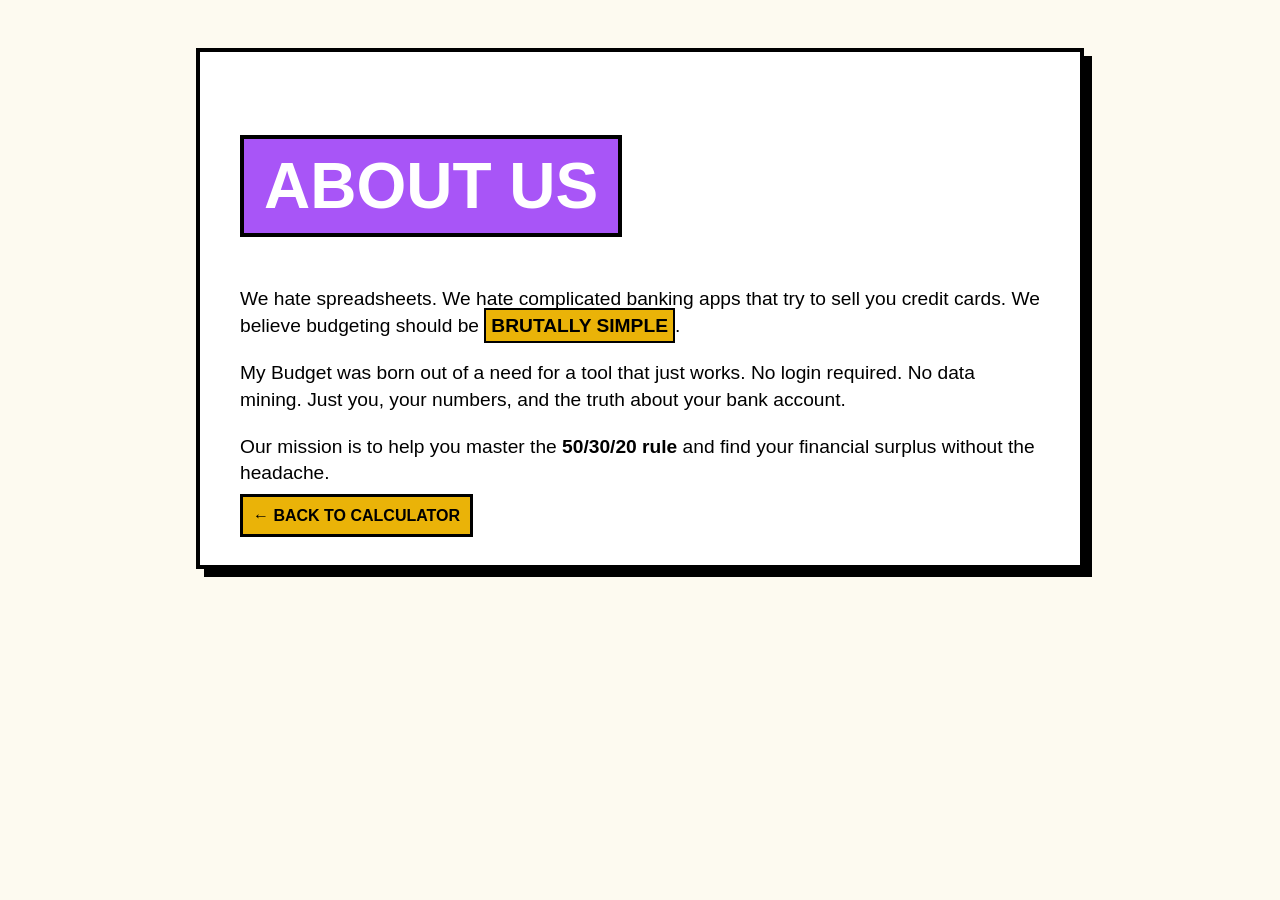
==== about.html @ 14942131 "Create about.html" ====
<!DOCTYPE html>
<html lang="en">
<head>
    <meta charset="UTF-8">
    <meta name="viewport" content="width=device-width, initial-scale=1.0">
    <title>About Us | My Budget</title>
    <style>
        :root { --bg-cream: #fdfaf0; --black: #000; --purple: #a855f7; --yellow: #eab308; }
        body { background: var(--bg-cream); font-family: 'Helvetica Black', Arial, sans-serif; padding: 40px 20px; }
        .container { max-width: 800px; margin: 0 auto; border: 4px solid var(--black); background: white; padding: 40px; box-shadow: 8px 8px 0px var(--black); }
        h1 { font-size: 4rem; background: var(--purple); color: white; display: inline-block; padding: 10px 20px; border: 4px solid var(--black); margin-bottom: 30px; }
        p { font-size: 1.2rem; margin-bottom: 20px; line-height: 1.4; }
        .highlight { background: var(--yellow); padding: 5px; border: 2px solid var(--black); font-weight: bold; }
    </style>
</head>
<body>
    <div class="container">
        <h1>ABOUT US</h1>
        <p>We hate spreadsheets. We hate complicated banking apps that try to sell you credit cards. We believe budgeting should be <span class="highlight">BRUTALLY SIMPLE</span>.</p>
        <p>My Budget was born out of a need for a tool that just works. No login required. No data mining. Just you, your numbers, and the truth about your bank account.</p>
        <p>Our mission is to help you master the <strong>50/30/20 rule</strong> and find your financial surplus without the headache.</p>
        <a href="index.html" style="text-decoration:none; color:black; font-weight:900; border:3px solid black; padding:10px; background:var(--yellow);">← BACK TO CALCULATOR</a>
    </div>

    <script type="application/ld+json">
    {
      "@context": "https://schema.org",
      "@type": "AboutPage",
      "mainEntity": {
        "@type": "Organization",
        "name": "My Budget",
        "description": "A minimalist brutalist financial tool for simple budgeting."
      }
    }
    </script>
</body>
</html>
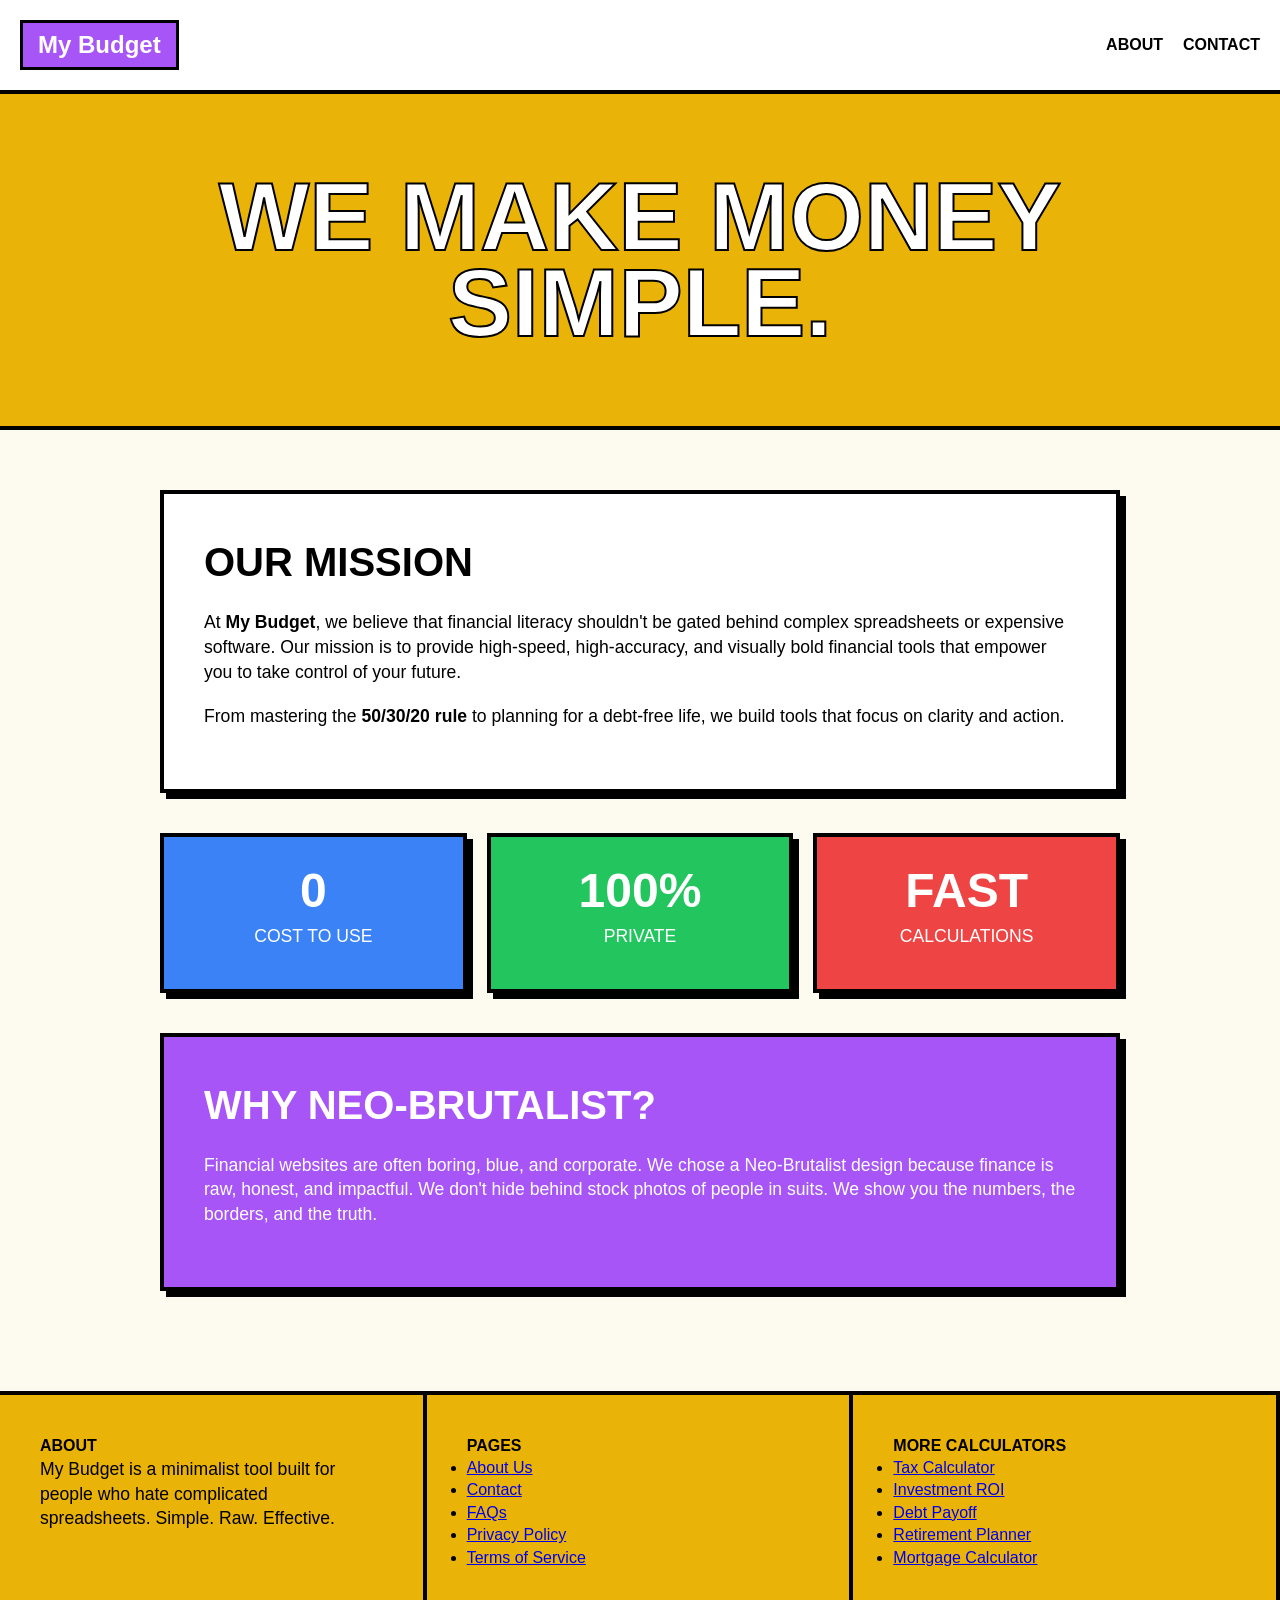
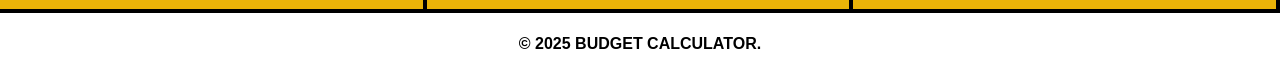
==== commit b6d57085: "Update about.html" ====
--- a/about.html
+++ b/about.html
@@ -1,37 +1,130 @@
 <!DOCTYPE html>
 <html lang="en">
 <head>
+    <script async src="https://www.googletagmanager.com/gtag/js?id=G-6V9KL7N271"></script>
+    <script>
+      window.dataLayer = window.dataLayer || [];
+      function gtag(){dataLayer.push(arguments);}
+      gtag('js', new Date());
+      gtag('config', 'G-6V9KL7N271');
+    </script>
     <meta charset="UTF-8">
     <meta name="viewport" content="width=device-width, initial-scale=1.0">
-    <title>About Us | My Budget</title>
+    <title>About Us | My Budget - Simple Financial Tools</title>
+    <meta name="description" content="Discover the mission behind My Budget. We provide free, transparent, and easy-to-use financial calculators to help you master your money.">
+    <link rel="canonical" href="https://budgetcalculator.github.io/about">
+    <link rel="icon" type="image/png" href="https://via.placeholder.com/32/000000/FFFFFF?text=A">
+
     <style>
-        :root { --bg-cream: #fdfaf0; --black: #000; --purple: #a855f7; --yellow: #eab308; }
-        body { background: var(--bg-cream); font-family: 'Helvetica Black', Arial, sans-serif; padding: 40px 20px; }
-        .container { max-width: 800px; margin: 0 auto; border: 4px solid var(--black); background: white; padding: 40px; box-shadow: 8px 8px 0px var(--black); }
-        h1 { font-size: 4rem; background: var(--purple); color: white; display: inline-block; padding: 10px 20px; border: 4px solid var(--black); margin-bottom: 30px; }
-        p { font-size: 1.2rem; margin-bottom: 20px; line-height: 1.4; }
-        .highlight { background: var(--yellow); padding: 5px; border: 2px solid var(--black); font-weight: bold; }
+        :root {
+            --bg-cream: #fdfaf0;
+            --black: #000000;
+            --blue: #3b82f6;
+            --green: #22c55e;
+            --red: #ef4444;
+            --yellow: #eab308;
+            --purple: #a855f7;
+            --brutal-shadow: 6px 6px 0px #000;
+        }
+
+        * { margin: 0; padding: 0; box-sizing: border-box; font-family: 'Helvetica Black', 'Arial Black', sans-serif; }
+        body { background-color: var(--bg-cream); color: var(--black); line-height: 1.4; overflow-x: hidden; }
+        .brutal-border { border: 4px solid var(--black); box-shadow: var(--brutal-shadow); }
+        
+        nav { padding: 20px; display: flex; justify-content: space-between; align-items: center; border-bottom: 4px solid var(--black); background: white; position: sticky; top: 0; z-index: 1000; }
+        .logo { font-size: 1.5rem; font-weight: 900; background: var(--purple); padding: 5px 15px; color: white; border: 3px solid var(--black); text-decoration: none; }
+        .nav-links { display: flex; align-items: center; gap: 20px; }
+        .nav-links a { text-decoration: none; color: var(--black); font-weight: 900; text-transform: uppercase; }
+
+        header { padding: 80px 20px; text-align: center; background: var(--yellow); border-bottom: 4px solid var(--black); }
+        .hero-title { font-size: clamp(2.5rem, 8vw, 6rem); -webkit-text-stroke: 2px var(--black); color: white; line-height: 0.9; }
+
+        .content-container { max-width: 1000px; margin: 0 auto; padding: 60px 20px; }
+        .article-block { background: white; padding: 40px; margin-bottom: 40px; }
+        h2 { font-size: 2.5rem; margin-bottom: 20px; text-transform: uppercase; }
+        p { margin-bottom: 20px; font-size: 1.1rem; }
+        
+        .stat-grid { display: grid; grid-template-columns: repeat(auto-fit, minmax(200px, 1fr)); gap: 20px; margin: 40px 0; }
+        .stat-card { padding: 20px; text-align: center; background: var(--blue); color: white; }
+        .stat-card h3 { font-size: 3rem; }
+
+        footer { background: var(--yellow); border-top: 4px solid var(--black); }
+        .footer-grid { display: grid; grid-template-columns: repeat(auto-fit, minmax(250px, 1fr)); border-bottom: 4px solid var(--black); }
+        .footer-widget { padding: 40px; border-right: 4px solid var(--black); }
+        .footer-bottom { padding: 20px; text-align: center; font-weight: 900; background: white; }
     </style>
 </head>
 <body>
-    <div class="container">
-        <h1>ABOUT US</h1>
-        <p>We hate spreadsheets. We hate complicated banking apps that try to sell you credit cards. We believe budgeting should be <span class="highlight">BRUTALLY SIMPLE</span>.</p>
-        <p>My Budget was born out of a need for a tool that just works. No login required. No data mining. Just you, your numbers, and the truth about your bank account.</p>
-        <p>Our mission is to help you master the <strong>50/30/20 rule</strong> and find your financial surplus without the headache.</p>
-        <a href="index.html" style="text-decoration:none; color:black; font-weight:900; border:3px solid black; padding:10px; background:var(--yellow);">← BACK TO CALCULATOR</a>
-    </div>
+    <nav>
+        <a href="/" class="logo">My Budget</a>
+        <div class="nav-links">
+            <a href="/about">About</a>
+            <a href="/contact">Contact</a>
+        </div>
+    </nav>
 
-    <script type="application/ld+json">
-    {
-      "@context": "https://schema.org",
-      "@type": "AboutPage",
-      "mainEntity": {
-        "@type": "Organization",
-        "name": "My Budget",
-        "description": "A minimalist brutalist financial tool for simple budgeting."
-      }
-    }
-    </script>
+    <header>
+        <h1 class="hero-title">WE MAKE MONEY<br>SIMPLE.</h1>
+    </header>
+
+    <main class="content-container">
+        <div class="article-block brutal-border">
+            <h2>Our Mission</h2>
+            <p>At <strong>My Budget</strong>, we believe that financial literacy shouldn't be gated behind complex spreadsheets or expensive software. Our mission is to provide high-speed, high-accuracy, and visually bold financial tools that empower you to take control of your future.</p>
+            <p>From mastering the <strong>50/30/20 rule</strong> to planning for a debt-free life, we build tools that focus on clarity and action.</p>
+        </div>
+
+        <div class="stat-grid">
+            <div class="stat-card brutal-border">
+                <h3>0</h3>
+                <p>COST TO USE</p>
+            </div>
+            <div class="stat-card brutal-border" style="background: var(--green);">
+                <h3>100%</h3>
+                <p>PRIVATE</p>
+            </div>
+            <div class="stat-card brutal-border" style="background: var(--red);">
+                <h3>FAST</h3>
+                <p>CALCULATIONS</p>
+            </div>
+        </div>
+
+        <div class="article-block brutal-border" style="background: var(--purple); color: white;">
+            <h2>Why Neo-Brutalist?</h2>
+            <p>Financial websites are often boring, blue, and corporate. We chose a Neo-Brutalist design because finance is raw, honest, and impactful. We don't hide behind stock photos of people in suits. We show you the numbers, the borders, and the truth.</p>
+        </div>
+    </main>
+
+    <footer>
+        <div class="footer-grid">
+            <div class="footer-widget">
+                <h4>ABOUT</h4>
+                <p>My Budget is a minimalist tool built for people who hate complicated spreadsheets. Simple. Raw. Effective.</p>
+            </div>
+            <div class="footer-widget">
+                <h4>PAGES</h4>
+                <ul>
+                    <li><a href="/about">About Us</a></li>
+                    <li><a href="/contact">Contact</a></li>
+                    <li><a href="/#faq">FAQs</a></li>
+                    <li><a href="/privacy">Privacy Policy</a></li>
+                    <li><a href="/terms">Terms of Service</a></li>
+                </ul>
+            </div>
+            <div class="footer-widget">
+                <h4>MORE CALCULATORS</h4>
+                <ul>
+                    <li><a href="/tax-calculator">Tax Calculator</a></li>
+                    <li><a href="/investment-roi">Investment ROI</a></li>
+                    <li><a href="/debt-payoff">Debt Payoff</a></li>
+                    <li><a href="/retirement-planner">Retirement Planner</a></li>
+                    <li><a href="/mortgage-calculator">Mortgage Calculator</a></li>
+                </ul>
+            </div>
+        </div>
+        <div class="footer-bottom">
+            &copy; 2025 BUDGET CALCULATOR.
+        </div>
+    </footer>
 </body>
 </html>
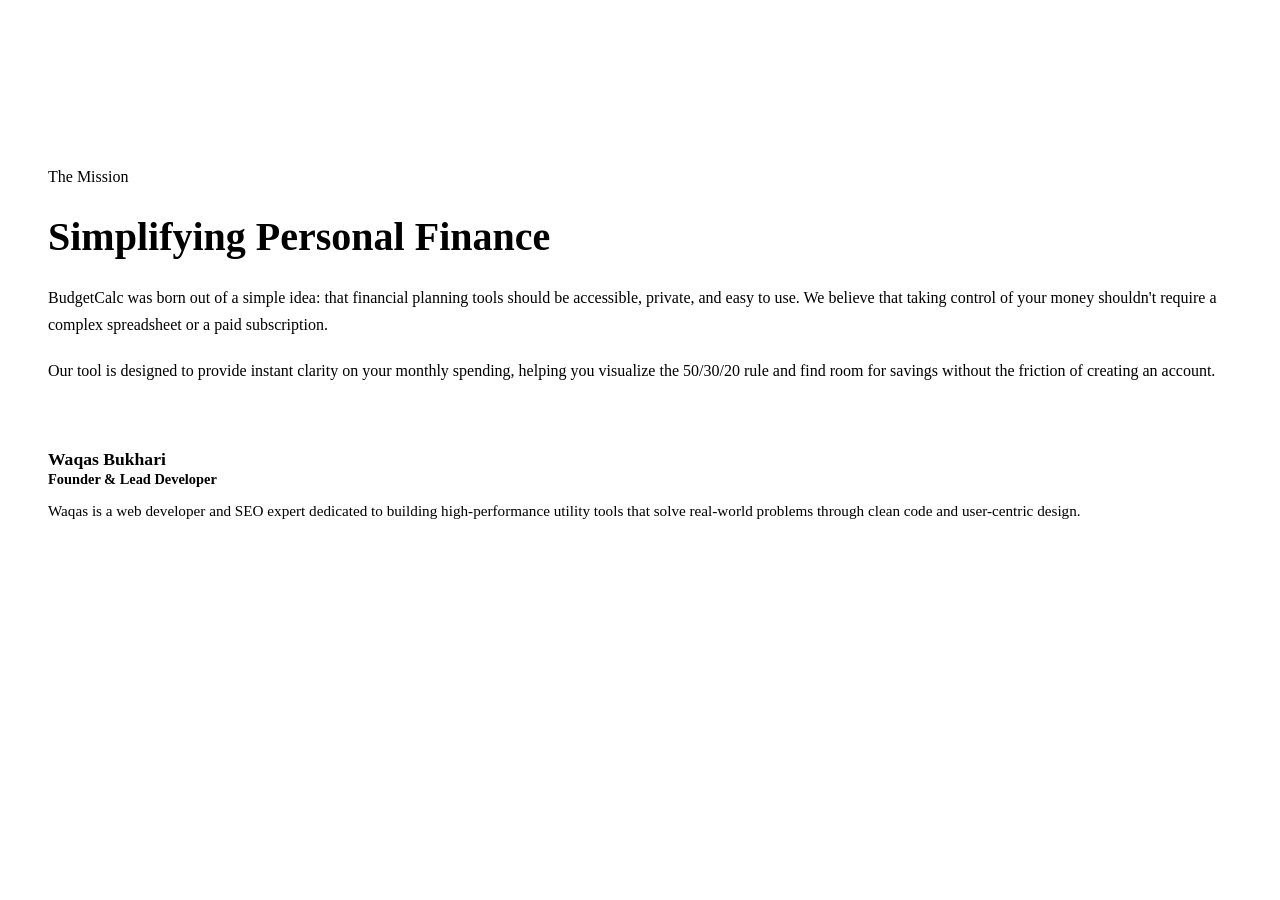
==== commit 75722702: "Create about.html" ====
--- a/about.html
+++ b/about.html
@@ -1,130 +1,46 @@
 <!DOCTYPE html>
 <html lang="en">
 <head>
-    <script async src="https://www.googletagmanager.com/gtag/js?id=G-6V9KL7N271"></script>
-    <script>
-      window.dataLayer = window.dataLayer || [];
-      function gtag(){dataLayer.push(arguments);}
-      gtag('js', new Date());
-      gtag('config', 'G-6V9KL7N271');
-    </script>
-    <meta charset="UTF-8">
-    <meta name="viewport" content="width=device-width, initial-scale=1.0">
-    <title>About Us | My Budget - Simple Financial Tools</title>
-    <meta name="description" content="Discover the mission behind My Budget. We provide free, transparent, and easy-to-use financial calculators to help you master your money.">
-    <link rel="canonical" href="https://budgetcalculator.github.io/about">
-    <link rel="icon" type="image/png" href="https://via.placeholder.com/32/000000/FFFFFF?text=A">
-
-    <style>
-        :root {
-            --bg-cream: #fdfaf0;
-            --black: #000000;
-            --blue: #3b82f6;
-            --green: #22c55e;
-            --red: #ef4444;
-            --yellow: #eab308;
-            --purple: #a855f7;
-            --brutal-shadow: 6px 6px 0px #000;
-        }
-
-        * { margin: 0; padding: 0; box-sizing: border-box; font-family: 'Helvetica Black', 'Arial Black', sans-serif; }
-        body { background-color: var(--bg-cream); color: var(--black); line-height: 1.4; overflow-x: hidden; }
-        .brutal-border { border: 4px solid var(--black); box-shadow: var(--brutal-shadow); }
-        
-        nav { padding: 20px; display: flex; justify-content: space-between; align-items: center; border-bottom: 4px solid var(--black); background: white; position: sticky; top: 0; z-index: 1000; }
-        .logo { font-size: 1.5rem; font-weight: 900; background: var(--purple); padding: 5px 15px; color: white; border: 3px solid var(--black); text-decoration: none; }
-        .nav-links { display: flex; align-items: center; gap: 20px; }
-        .nav-links a { text-decoration: none; color: var(--black); font-weight: 900; text-transform: uppercase; }
-
-        header { padding: 80px 20px; text-align: center; background: var(--yellow); border-bottom: 4px solid var(--black); }
-        .hero-title { font-size: clamp(2.5rem, 8vw, 6rem); -webkit-text-stroke: 2px var(--black); color: white; line-height: 0.9; }
-
-        .content-container { max-width: 1000px; margin: 0 auto; padding: 60px 20px; }
-        .article-block { background: white; padding: 40px; margin-bottom: 40px; }
-        h2 { font-size: 2.5rem; margin-bottom: 20px; text-transform: uppercase; }
-        p { margin-bottom: 20px; font-size: 1.1rem; }
-        
-        .stat-grid { display: grid; grid-template-columns: repeat(auto-fit, minmax(200px, 1fr)); gap: 20px; margin: 40px 0; }
-        .stat-card { padding: 20px; text-align: center; background: var(--blue); color: white; }
-        .stat-card h3 { font-size: 3rem; }
-
-        footer { background: var(--yellow); border-top: 4px solid var(--black); }
-        .footer-grid { display: grid; grid-template-columns: repeat(auto-fit, minmax(250px, 1fr)); border-bottom: 4px solid var(--black); }
-        .footer-widget { padding: 40px; border-right: 4px solid var(--black); }
-        .footer-bottom { padding: 20px; text-align: center; font-weight: 900; background: white; }
-    </style>
+  <meta charset="UTF-8">
+  <meta name="viewport" content="width=device-width, initial-scale=1.0">
+  <title>About Us — BudgetCalc</title>
+  <link rel="stylesheet" href="styles.css">
+  <link rel="icon" type="image/png" sizes="32x32" href="/favicon.png">
+  <style>
+    .legal-content { padding: 120px 0 80px; }
+    .legal-card { background: var(--white); padding: 40px; border-radius: var(--radius-lg); box-shadow: var(--shadow); border: 1px solid var(--gray-100); }
+    .legal-card h1 { font-family: var(--font-display); font-size: 2.5rem; margin-bottom: 1.5rem; color: var(--gray-900); }
+    .legal-card p { color: var(--gray-600); margin-bottom: 1.2rem; line-height: 1.7; }
+    .profile-meta { display: flex; align-items: center; gap: 15px; margin-top: 2rem; padding-top: 2rem; border-top: 1px solid var(--gray-100); }
+    .profile-info h3 { font-size: 1.1rem; color: var(--gray-900); margin: 0; }
+    .profile-info span { font-size: 0.9rem; color: var(--blue-600); font-weight: 600; }
+  </style>
 </head>
 <body>
-    <nav>
-        <a href="/" class="logo">My Budget</a>
-        <div class="nav-links">
-            <a href="/about">About</a>
-            <a href="/contact">Contact</a>
+  <div id="site-header"></div>
+
+  <main class="legal-content">
+    <div class="container-sm">
+      <div class="legal-card">
+        <span class="section-eyebrow">The Mission</span>
+        <h1>Simplifying Personal Finance</h1>
+        <p>BudgetCalc was born out of a simple idea: that financial planning tools should be accessible, private, and easy to use. We believe that taking control of your money shouldn't require a complex spreadsheet or a paid subscription.</p>
+        
+        <p>Our tool is designed to provide instant clarity on your monthly spending, helping you visualize the 50/30/20 rule and find room for savings without the friction of creating an account.</p>
+
+        <div class="profile-meta">
+          <div class="profile-info">
+            <h3>Waqas Bukhari</h3>
+            <span>Founder & Lead Developer</span>
+            <p style="margin-top: 10px; font-size: 0.95rem;">Waqas is a web developer and SEO expert dedicated to building high-performance utility tools that solve real-world problems through clean code and user-centric design.</p>
+          </div>
         </div>
-    </nav>
+      </div>
+    </div>
+  </main>
 
-    <header>
-        <h1 class="hero-title">WE MAKE MONEY<br>SIMPLE.</h1>
-    </header>
-
-    <main class="content-container">
-        <div class="article-block brutal-border">
-            <h2>Our Mission</h2>
-            <p>At <strong>My Budget</strong>, we believe that financial literacy shouldn't be gated behind complex spreadsheets or expensive software. Our mission is to provide high-speed, high-accuracy, and visually bold financial tools that empower you to take control of your future.</p>
-            <p>From mastering the <strong>50/30/20 rule</strong> to planning for a debt-free life, we build tools that focus on clarity and action.</p>
-        </div>
-
-        <div class="stat-grid">
-            <div class="stat-card brutal-border">
-                <h3>0</h3>
-                <p>COST TO USE</p>
-            </div>
-            <div class="stat-card brutal-border" style="background: var(--green);">
-                <h3>100%</h3>
-                <p>PRIVATE</p>
-            </div>
-            <div class="stat-card brutal-border" style="background: var(--red);">
-                <h3>FAST</h3>
-                <p>CALCULATIONS</p>
-            </div>
-        </div>
-
-        <div class="article-block brutal-border" style="background: var(--purple); color: white;">
-            <h2>Why Neo-Brutalist?</h2>
-            <p>Financial websites are often boring, blue, and corporate. We chose a Neo-Brutalist design because finance is raw, honest, and impactful. We don't hide behind stock photos of people in suits. We show you the numbers, the borders, and the truth.</p>
-        </div>
-    </main>
-
-    <footer>
-        <div class="footer-grid">
-            <div class="footer-widget">
-                <h4>ABOUT</h4>
-                <p>My Budget is a minimalist tool built for people who hate complicated spreadsheets. Simple. Raw. Effective.</p>
-            </div>
-            <div class="footer-widget">
-                <h4>PAGES</h4>
-                <ul>
-                    <li><a href="/about">About Us</a></li>
-                    <li><a href="/contact">Contact</a></li>
-                    <li><a href="/#faq">FAQs</a></li>
-                    <li><a href="/privacy">Privacy Policy</a></li>
-                    <li><a href="/terms">Terms of Service</a></li>
-                </ul>
-            </div>
-            <div class="footer-widget">
-                <h4>MORE CALCULATORS</h4>
-                <ul>
-                    <li><a href="/tax-calculator">Tax Calculator</a></li>
-                    <li><a href="/investment-roi">Investment ROI</a></li>
-                    <li><a href="/debt-payoff">Debt Payoff</a></li>
-                    <li><a href="/retirement-planner">Retirement Planner</a></li>
-                    <li><a href="/mortgage-calculator">Mortgage Calculator</a></li>
-                </ul>
-            </div>
-        </div>
-        <div class="footer-bottom">
-            &copy; 2025 BUDGET CALCULATOR.
-        </div>
-    </footer>
+  <div id="site-footer"></div>
+  <script src="components/header.js"></script>
+  <script src="components/footer.js"></script>
 </body>
 </html>
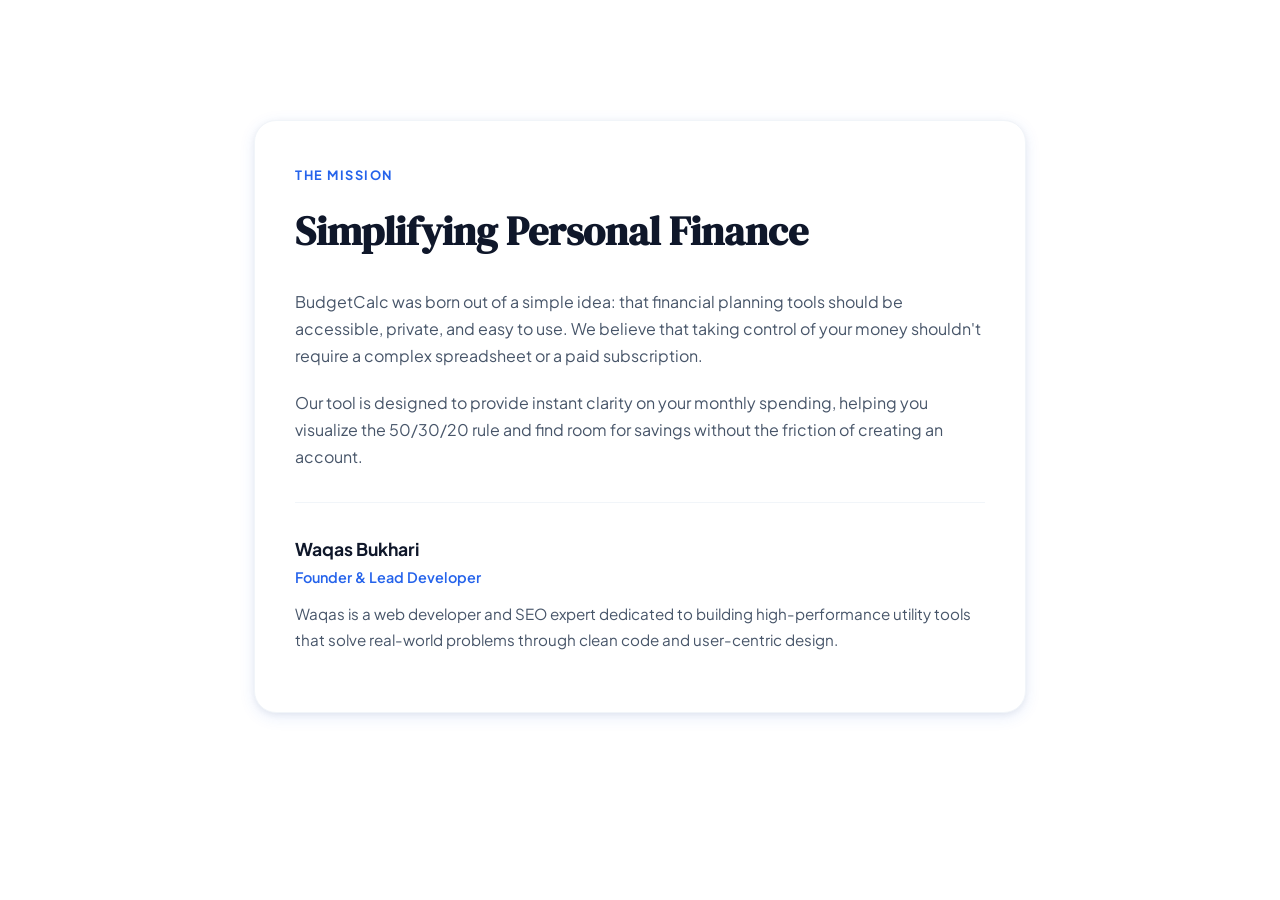
==== commit c0b32e7a: "Update about.html" ====
--- a/about.html
+++ b/about.html
@@ -4,7 +4,7 @@
   <meta charset="UTF-8">
   <meta name="viewport" content="width=device-width, initial-scale=1.0">
   <title>About Us — BudgetCalc</title>
-  <link rel="stylesheet" href="styles.css">
+  <link rel="stylesheet" href="css/styles.css">
   <link rel="icon" type="image/png" sizes="32x32" href="/favicon.png">
   <style>
     .legal-content { padding: 120px 0 80px; }
--- a/css/styles.css
+++ b/css/styles.css
@@ -0,0 +1,723 @@
+/* ============================================
+   BudgetCalc — Educational Fresh Theme
+   budgetcalculator.github.io
+   ============================================ */
+
+@import url('https://fonts.googleapis.com/css2?family=DM+Serif+Display:ital@0;1&family=Plus+Jakarta+Sans:wght@400;500;600;700;800&display=swap');
+
+/* ---- CSS Variables ---- */
+:root {
+  --blue-50:  #EFF6FF;
+  --blue-100: #DBEAFE;
+  --blue-200: #BFDBFE;
+  --blue-500: #3B82F6;
+  --blue-600: #2563EB;
+  --blue-700: #1D4ED8;
+  --blue-900: #1E3A8A;
+
+  --amber-400: #FBBF24;
+  --amber-500: #F59E0B;
+  --amber-50:  #FFFBEB;
+
+  --green-500: #22C55E;
+  --green-600: #16A34A;
+  --green-50:  #F0FDF4;
+
+  --red-500:   #EF4444;
+  --red-50:    #FEF2F2;
+
+  --teal-500:  #14B8A6;
+  --teal-50:   #F0FDFA;
+
+  --gray-50:   #F8FAFC;
+  --gray-100:  #F1F5F9;
+  --gray-200:  #E2E8F0;
+  --gray-300:  #CBD5E1;
+  --gray-400:  #94A3B8;
+  --gray-500:  #64748B;
+  --gray-600:  #475569;
+  --gray-700:  #334155;
+  --gray-800:  #1E293B;
+  --gray-900:  #0F172A;
+
+  --white: #FFFFFF;
+
+  --font-display: 'DM Serif Display', Georgia, serif;
+  --font-body:    'Plus Jakarta Sans', system-ui, sans-serif;
+
+  --radius-sm: 8px;
+  --radius:    14px;
+  --radius-lg: 22px;
+  --radius-xl: 32px;
+
+  --shadow-sm: 0 1px 3px rgba(0,0,0,.08), 0 1px 2px rgba(0,0,0,.06);
+  --shadow:    0 4px 16px rgba(37,99,235,.10), 0 2px 6px rgba(0,0,0,.06);
+  --shadow-lg: 0 12px 40px rgba(37,99,235,.15), 0 4px 12px rgba(0,0,0,.08);
+  --shadow-xl: 0 24px 64px rgba(37,99,235,.18), 0 8px 24px rgba(0,0,0,.10);
+
+  --footer-bg: #0F172A;
+
+  --transition: 0.25s cubic-bezier(.4,0,.2,1);
+}
+
+/* ---- Reset ---- */
+*, *::before, *::after { box-sizing: border-box; margin: 0; padding: 0; }
+html { scroll-behavior: smooth; font-size: 16px; }
+body {
+  font-family: var(--font-body);
+  color: var(--gray-800);
+  background: var(--white);
+  line-height: 1.65;
+  overflow-x: hidden;
+}
+img { max-width: 100%; display: block; }
+a { text-decoration: none; color: inherit; }
+ul { list-style: none; }
+button { cursor: pointer; border: none; background: none; font-family: inherit; }
+
+/* ---- Utility ---- */
+.container { max-width: 1200px; margin: 0 auto; padding: 0 24px; }
+.container-sm { max-width: 820px; margin: 0 auto; padding: 0 24px; }
+.sr-only { position: absolute; width: 1px; height: 1px; overflow: hidden; clip: rect(0,0,0,0); white-space: nowrap; }
+
+/* ---- Header ---- */
+.site-header {
+  position: fixed; top: 0; left: 0; right: 0; z-index: 1000;
+  background: rgba(255,255,255,.90);
+  backdrop-filter: blur(16px);
+  border-bottom: 1px solid transparent;
+  transition: var(--transition);
+}
+.site-header.scrolled {
+  border-bottom-color: var(--gray-200);
+  box-shadow: var(--shadow-sm);
+}
+.header-inner {
+  max-width: 1200px; margin: 0 auto; padding: 0 24px;
+  height: 68px; display: flex; align-items: center; gap: 24px;
+}
+.logo { display: flex; align-items: center; gap: 10px; }
+.logo-icon { flex-shrink: 0; }
+.logo-text { font-family: var(--font-body); font-weight: 800; font-size: 1.25rem; color: var(--gray-900); letter-spacing: -.5px; }
+.logo-accent { color: var(--blue-600); }
+.main-nav { margin-left: auto; }
+.nav-list { display: flex; gap: 4px; }
+.nav-link {
+  display: block; padding: 8px 14px;
+  font-size: .9rem; font-weight: 600; color: var(--gray-600);
+  border-radius: var(--radius-sm);
+  transition: var(--transition);
+}
+.nav-link:hover { color: var(--blue-600); background: var(--blue-50); }
+.header-actions { display: flex; align-items: center; gap: 12px; margin-left: 8px; }
+.btn-primary-sm {
+  display: inline-flex; align-items: center; justify-content: center;
+  padding: 9px 20px;
+  background: var(--blue-600); color: var(--white);
+  font-size: .875rem; font-weight: 700; border-radius: var(--radius-sm);
+  transition: var(--transition);
+  box-shadow: 0 2px 8px rgba(37,99,235,.3);
+}
+.btn-primary-sm:hover { background: var(--blue-700); transform: translateY(-1px); box-shadow: 0 4px 12px rgba(37,99,235,.4); }
+.hamburger { display: none; flex-direction: column; gap: 5px; padding: 6px; }
+.hamburger span { display: block; width: 22px; height: 2.5px; background: var(--gray-700); border-radius: 2px; transition: var(--transition); }
+.hamburger.active span:nth-child(1) { transform: translateY(7.5px) rotate(45deg); }
+.hamburger.active span:nth-child(2) { opacity: 0; }
+.hamburger.active span:nth-child(3) { transform: translateY(-7.5px) rotate(-45deg); }
+.mobile-menu { display: none; background: var(--white); border-top: 1px solid var(--gray-100); padding: 12px 0; }
+.mobile-menu.open { display: block; }
+.mobile-nav-list { padding: 0 24px; display: flex; flex-direction: column; gap: 2px; }
+.mobile-nav-link { display: block; padding: 12px 16px; font-weight: 600; color: var(--gray-700); border-radius: var(--radius-sm); }
+.mobile-nav-link:hover { background: var(--blue-50); color: var(--blue-600); }
+
+/* ---- Buttons ---- */
+.btn-primary {
+  display: inline-flex; align-items: center; justify-content: center; gap: 8px;
+  padding: 14px 32px;
+  background: var(--blue-600); color: var(--white);
+  font-size: 1rem; font-weight: 700; border-radius: var(--radius);
+  transition: var(--transition);
+  box-shadow: 0 4px 16px rgba(37,99,235,.35);
+}
+.btn-primary:hover { background: var(--blue-700); transform: translateY(-2px); box-shadow: 0 8px 24px rgba(37,99,235,.45); }
+.btn-secondary {
+  display: inline-flex; align-items: center; justify-content: center; gap: 8px;
+  padding: 13px 28px;
+  background: var(--white); color: var(--blue-600);
+  font-size: 1rem; font-weight: 700; border-radius: var(--radius);
+  border: 2px solid var(--blue-200);
+  transition: var(--transition);
+}
+.btn-secondary:hover { border-color: var(--blue-500); background: var(--blue-50); transform: translateY(-2px); }
+
+/* ====================================================
+   SECTION: HERO
+   ==================================================== */
+.hero {
+  padding-top: 68px;
+  background: linear-gradient(145deg, var(--blue-50) 0%, #EEF5FF 40%, var(--amber-50) 100%);
+  overflow: hidden;
+  position: relative;
+}
+.hero::before {
+  content: ''; position: absolute; inset: 0;
+  background-image: radial-gradient(circle at 20% 30%, rgba(37,99,235,.08) 0%, transparent 50%),
+                    radial-gradient(circle at 80% 70%, rgba(245,158,11,.08) 0%, transparent 50%);
+}
+.hero-inner {
+  max-width: 1200px; margin: 0 auto; padding: 80px 24px 60px;
+  display: grid; grid-template-columns: 1fr 1fr; gap: 64px; align-items: center;
+  position: relative;
+}
+.hero-badge {
+  display: inline-flex; align-items: center; gap: 8px;
+  padding: 6px 16px; border-radius: 100px;
+  background: var(--blue-100); color: var(--blue-700);
+  font-size: .8rem; font-weight: 700; letter-spacing: .5px; text-transform: uppercase;
+  margin-bottom: 24px;
+}
+.hero-badge svg { width: 14px; height: 14px; }
+.hero-title {
+  font-family: var(--font-display);
+  font-size: clamp(2.5rem, 5vw, 3.75rem);
+  line-height: 1.1;
+  color: var(--gray-900);
+  margin-bottom: 20px;
+}
+.hero-title .accent { color: var(--blue-600); font-style: italic; }
+.hero-desc {
+  font-size: 1.125rem; color: var(--gray-600); line-height: 1.7;
+  margin-bottom: 36px; max-width: 500px;
+}
+.hero-ctas { display: flex; gap: 14px; flex-wrap: wrap; margin-bottom: 40px; }
+.hero-trust { display: flex; align-items: center; gap: 12px; }
+.trust-dots { display: flex; gap: -4px; }
+.trust-dot {
+  width: 32px; height: 32px; border-radius: 50%; border: 2px solid white;
+  background: linear-gradient(135deg, var(--blue-400, #60A5FA), var(--blue-600));
+  margin-left: -8px; display: flex; align-items: center; justify-content: center;
+  color: white; font-size: .65rem; font-weight: 700;
+}
+.trust-dot:first-child { margin-left: 0; }
+.trust-text { font-size: .85rem; color: var(--gray-500); }
+.trust-text strong { color: var(--gray-800); }
+
+/* Hero Visual */
+.hero-visual { position: relative; display: flex; justify-content: center; }
+.hero-card-stack { position: relative; width: 100%; max-width: 420px; }
+.hero-main-card {
+  background: var(--white);
+  border-radius: var(--radius-xl);
+  padding: 28px;
+  box-shadow: var(--shadow-xl);
+  border: 1px solid var(--gray-100);
+}
+.card-header-row { display: flex; align-items: center; justify-content: space-between; margin-bottom: 24px; }
+.card-title-sm { font-weight: 700; font-size: 1rem; color: var(--gray-800); }
+.card-badge { padding: 4px 12px; background: var(--green-50); color: var(--green-600); border-radius: 100px; font-size: .75rem; font-weight: 700; }
+.budget-summary { margin-bottom: 20px; }
+.budget-big { font-family: var(--font-display); font-size: 2.5rem; color: var(--gray-900); line-height: 1; }
+.budget-label { font-size: .8rem; color: var(--gray-400); margin-top: 4px; }
+.budget-bar-wrap { margin: 16px 0; }
+.budget-bar-bg { height: 10px; background: var(--gray-100); border-radius: 100px; overflow: hidden; }
+.budget-bar-fill {
+  height: 100%; border-radius: 100px;
+  background: linear-gradient(90deg, var(--blue-500), var(--blue-600));
+  animation: barGrow 1.5s ease-out forwards;
+}
+@keyframes barGrow { from { width: 0; } to { width: var(--w, 68%); } }
+.budget-breakdown { display: flex; flex-direction: column; gap: 10px; }
+.breakdown-item { display: flex; align-items: center; gap: 10px; }
+.breakdown-dot { width: 10px; height: 10px; border-radius: 50%; flex-shrink: 0; }
+.breakdown-name { font-size: .85rem; color: var(--gray-600); flex: 1; }
+.breakdown-amount { font-size: .85rem; font-weight: 700; color: var(--gray-800); }
+.breakdown-pct { font-size: .75rem; color: var(--gray-400); width: 36px; text-align: right; }
+
+.floating-chip {
+  position: absolute;
+  background: var(--white); border-radius: var(--radius);
+  padding: 10px 14px; box-shadow: var(--shadow);
+  display: flex; align-items: center; gap: 8px;
+  font-size: .8rem; font-weight: 600;
+  animation: floatY 3s ease-in-out infinite;
+}
+.floating-chip.chip1 { top: -20px; right: -24px; animation-delay: 0s; }
+.floating-chip.chip2 { bottom: 30px; left: -32px; animation-delay: 1.5s; }
+.chip-icon { width: 28px; height: 28px; border-radius: 8px; display: flex; align-items: center; justify-content: center; font-size: 1rem; }
+@keyframes floatY { 0%,100% { transform: translateY(0); } 50% { transform: translateY(-8px); } }
+
+/* ====================================================
+   SECTION: STATS STRIP
+   ==================================================== */
+.stats-strip {
+  background: var(--blue-600);
+  padding: 32px 0;
+}
+.stats-grid {
+  max-width: 1200px; margin: 0 auto; padding: 0 24px;
+  display: grid; grid-template-columns: repeat(4, 1fr);
+  gap: 24px; text-align: center;
+}
+.stat-item {}
+.stat-num { font-family: var(--font-display); font-size: 2.4rem; color: var(--white); line-height: 1; }
+.stat-label { font-size: .85rem; color: rgba(255,255,255,.75); margin-top: 6px; }
+
+/* ====================================================
+   SECTION: CALCULATOR
+   ==================================================== */
+.calculator-section { padding: 100px 0; background: var(--gray-50); }
+.section-header { text-align: center; margin-bottom: 56px; }
+.section-eyebrow {
+  display: inline-block;
+  font-size: .8rem; font-weight: 700; letter-spacing: 1.5px; text-transform: uppercase;
+  color: var(--blue-600); margin-bottom: 12px;
+}
+.section-title {
+  font-family: var(--font-display);
+  font-size: clamp(2rem, 4vw, 3rem);
+  color: var(--gray-900); line-height: 1.15; margin-bottom: 16px;
+}
+.section-desc { font-size: 1.1rem; color: var(--gray-500); max-width: 600px; margin: 0 auto; }
+
+.calc-layout {
+  max-width: 1200px; margin: 0 auto; padding: 0 24px;
+  display: grid; grid-template-columns: 1fr 380px; gap: 32px; align-items: start;
+}
+.calc-panel {
+  background: var(--white); border-radius: var(--radius-lg);
+  box-shadow: var(--shadow); overflow: hidden;
+  border: 1px solid var(--gray-100);
+}
+.calc-tabs { display: flex; border-bottom: 2px solid var(--gray-100); }
+.calc-tab {
+  flex: 1; padding: 16px; text-align: center;
+  font-size: .9rem; font-weight: 700; color: var(--gray-400);
+  border-bottom: 3px solid transparent; margin-bottom: -2px;
+  transition: var(--transition); cursor: pointer;
+}
+.calc-tab.active { color: var(--blue-600); border-bottom-color: var(--blue-600); }
+.calc-tab:hover:not(.active) { color: var(--gray-600); background: var(--gray-50); }
+.calc-body { padding: 32px; }
+
+.form-section-title {
+  font-size: .75rem; font-weight: 700; letter-spacing: 1px;
+  text-transform: uppercase; color: var(--gray-400);
+  margin: 24px 0 14px; padding-bottom: 8px;
+  border-bottom: 1px solid var(--gray-100);
+}
+.form-section-title:first-child { margin-top: 0; }
+.form-grid { display: grid; grid-template-columns: 1fr 1fr; gap: 14px; }
+.form-group { display: flex; flex-direction: column; gap: 6px; }
+.form-group.full { grid-column: 1 / -1; }
+.form-label { font-size: .82rem; font-weight: 600; color: var(--gray-600); }
+.input-wrap { position: relative; display: flex; align-items: center; }
+.input-prefix, .input-suffix {
+  position: absolute; font-size: .9rem; font-weight: 600; color: var(--gray-400);
+  pointer-events: none;
+}
+.input-prefix { left: 12px; }
+.input-suffix { right: 12px; }
+.form-input {
+  width: 100%; padding: 10px 14px;
+  border: 1.5px solid var(--gray-200); border-radius: var(--radius-sm);
+  font-size: .95rem; font-family: var(--font-body); color: var(--gray-800);
+  background: var(--white);
+  transition: var(--transition);
+}
+.form-input:focus { outline: none; border-color: var(--blue-500); box-shadow: 0 0 0 3px rgba(37,99,235,.1); }
+.form-input.has-prefix { padding-left: 28px; }
+.form-input.has-suffix { padding-right: 32px; }
+.form-select {
+  width: 100%; padding: 10px 14px;
+  border: 1.5px solid var(--gray-200); border-radius: var(--radius-sm);
+  font-size: .95rem; font-family: var(--font-body); color: var(--gray-800);
+  background: var(--white); appearance: none;
+  background-image: url("data:image/svg+xml,%3Csvg xmlns='http://www.w3.org/2000/svg' width='12' height='8' viewBox='0 0 12 8'%3E%3Cpath d='M1 1l5 5 5-5' stroke='%2394A3B8' stroke-width='1.5' fill='none'/%3E%3C/svg%3E");
+  background-repeat: no-repeat; background-position: right 12px center;
+  padding-right: 36px;
+  transition: var(--transition);
+}
+.form-select:focus { outline: none; border-color: var(--blue-500); box-shadow: 0 0 0 3px rgba(37,99,235,.1); }
+
+.expense-rows { display: flex; flex-direction: column; gap: 10px; margin-bottom: 12px; }
+.expense-row { display: grid; grid-template-columns: 1fr 120px auto; gap: 8px; align-items: center; }
+.btn-remove-expense {
+  width: 30px; height: 30px; border-radius: 50%;
+  background: var(--red-50); color: var(--red-500);
+  display: flex; align-items: center; justify-content: center;
+  font-size: 1.1rem; font-weight: 700; flex-shrink: 0;
+  transition: var(--transition);
+}
+.btn-remove-expense:hover { background: var(--red-500); color: white; }
+.btn-add-expense {
+  display: inline-flex; align-items: center; gap: 6px;
+  padding: 8px 16px; border-radius: var(--radius-sm);
+  background: var(--blue-50); color: var(--blue-600);
+  font-size: .85rem; font-weight: 700;
+  transition: var(--transition);
+}
+.btn-add-expense:hover { background: var(--blue-100); }
+.calc-footer-row { padding: 20px 32px; background: var(--gray-50); border-top: 1px solid var(--gray-100); display: flex; gap: 12px; }
+.btn-calculate {
+  flex: 1; padding: 14px; border-radius: var(--radius);
+  background: linear-gradient(135deg, var(--blue-600), var(--blue-700));
+  color: white; font-size: 1rem; font-weight: 700;
+  transition: var(--transition);
+  box-shadow: 0 4px 16px rgba(37,99,235,.3);
+}
+.btn-calculate:hover { transform: translateY(-2px); box-shadow: 0 8px 24px rgba(37,99,235,.4); }
+.btn-reset {
+  padding: 14px 20px; border-radius: var(--radius);
+  background: var(--gray-100); color: var(--gray-600);
+  font-size: .9rem; font-weight: 600;
+  transition: var(--transition);
+}
+.btn-reset:hover { background: var(--gray-200); }
+
+/* Results Panel */
+.results-panel {
+  background: var(--white); border-radius: var(--radius-lg);
+  box-shadow: var(--shadow); overflow: hidden;
+  border: 1px solid var(--gray-100);
+  position: sticky; top: 90px;
+}
+.results-header {
+  background: linear-gradient(135deg, var(--blue-600), var(--blue-700));
+  padding: 24px;
+}
+.results-title { color: white; font-weight: 700; font-size: 1rem; margin-bottom: 16px; }
+.results-big-num {
+  font-family: var(--font-display);
+  font-size: 2.6rem; color: white; line-height: 1;
+}
+.results-subtitle { font-size: .8rem; color: rgba(255,255,255,.7); margin-top: 6px; }
+.results-status { margin-top: 14px; }
+.status-badge {
+  display: inline-flex; align-items: center; gap: 6px;
+  padding: 6px 14px; border-radius: 100px;
+  font-size: .8rem; font-weight: 700;
+}
+.status-badge.surplus { background: rgba(34,197,94,.2); color: #BBF7D0; }
+.status-badge.deficit { background: rgba(239,68,68,.2); color: #FECACA; }
+.status-badge.balanced { background: rgba(250,204,21,.2); color: #FEF08A; }
+.results-body { padding: 20px; }
+.result-section { margin-bottom: 20px; }
+.result-section-label { font-size: .72rem; font-weight: 700; letter-spacing: 1px; text-transform: uppercase; color: var(--gray-400); margin-bottom: 10px; }
+.result-rows { display: flex; flex-direction: column; gap: 8px; }
+.result-row { display: flex; justify-content: space-between; align-items: center; padding: 8px 12px; border-radius: var(--radius-sm); background: var(--gray-50); }
+.result-row-name { font-size: .85rem; color: var(--gray-600); display: flex; align-items: center; gap: 8px; }
+.result-row-dot { width: 8px; height: 8px; border-radius: 50%; flex-shrink: 0; }
+.result-row-val { font-size: .9rem; font-weight: 700; color: var(--gray-800); }
+.result-divider { height: 1px; background: var(--gray-100); margin: 12px 0; }
+.result-total-row { display: flex; justify-content: space-between; align-items: center; padding: 10px 12px; border-radius: var(--radius-sm); background: var(--blue-50); }
+.result-total-label { font-size: .9rem; font-weight: 700; color: var(--blue-700); }
+.result-total-val { font-size: 1rem; font-weight: 800; color: var(--blue-700); }
+
+/* Donut chart */
+.donut-wrap { position: relative; width: 140px; height: 140px; margin: 0 auto 16px; }
+#donutChart { transform: rotate(-90deg); }
+.donut-center { position: absolute; inset: 0; display: flex; flex-direction: column; align-items: center; justify-content: center; }
+.donut-pct { font-family: var(--font-display); font-size: 1.6rem; color: var(--gray-800); line-height: 1; }
+.donut-label { font-size: .7rem; color: var(--gray-400); margin-top: 2px; }
+
+.legend-list { display: flex; flex-direction: column; gap: 6px; }
+.legend-item { display: flex; align-items: center; gap: 8px; }
+.legend-dot { width: 10px; height: 10px; border-radius: 3px; flex-shrink: 0; }
+.legend-name { font-size: .8rem; color: var(--gray-600); flex: 1; }
+.legend-val { font-size: .8rem; font-weight: 700; color: var(--gray-700); }
+
+.savings-goal-row { display: flex; flex-direction: column; gap: 6px; margin-top: 8px; }
+.savings-bar-bg { height: 8px; background: var(--gray-100); border-radius: 100px; overflow: hidden; }
+.savings-bar-fill { height: 100%; border-radius: 100px; transition: width 0.6s ease; }
+.savings-breakdown { display: flex; justify-content: space-between; font-size: .75rem; color: var(--gray-500); }
+
+/* Empty state */
+.results-empty {
+  padding: 48px 24px; text-align: center;
+}
+.results-empty-icon { font-size: 3rem; margin-bottom: 16px; }
+.results-empty-title { font-weight: 700; color: var(--gray-700); margin-bottom: 8px; }
+.results-empty-desc { font-size: .875rem; color: var(--gray-400); }
+
+.btn-export {
+  width: 100%; padding: 12px; margin-top: 16px;
+  border-radius: var(--radius-sm); background: var(--blue-50); color: var(--blue-600);
+  font-size: .875rem; font-weight: 700; border: 1.5px solid var(--blue-200);
+  transition: var(--transition);
+}
+.btn-export:hover { background: var(--blue-100); }
+
+/* ====================================================
+   SECTION: HOW IT WORKS
+   ==================================================== */
+.how-section { padding: 100px 0; background: var(--white); }
+.steps-grid {
+  max-width: 1200px; margin: 0 auto; padding: 0 24px;
+  display: grid; grid-template-columns: repeat(3, 1fr); gap: 32px;
+}
+.step-card {
+  background: var(--gray-50); border-radius: var(--radius-lg);
+  padding: 36px 28px; position: relative; overflow: hidden;
+  border: 1px solid var(--gray-100);
+  transition: var(--transition);
+}
+.step-card:hover { transform: translateY(-4px); box-shadow: var(--shadow-lg); }
+.step-num {
+  font-family: var(--font-display); font-size: 5rem; color: var(--blue-100);
+  line-height: 1; position: absolute; top: 12px; right: 20px;
+}
+.step-icon {
+  width: 52px; height: 52px; border-radius: var(--radius);
+  background: var(--blue-600); color: white;
+  display: flex; align-items: center; justify-content: center;
+  font-size: 1.4rem; margin-bottom: 20px;
+}
+.step-title { font-size: 1.15rem; font-weight: 700; color: var(--gray-900); margin-bottom: 10px; }
+.step-desc { font-size: .9rem; color: var(--gray-500); line-height: 1.65; }
+
+/* ====================================================
+   SECTION: FEATURES
+   ==================================================== */
+.features-section { padding: 100px 0; background: var(--blue-50); }
+.features-grid {
+  max-width: 1200px; margin: 0 auto; padding: 0 24px;
+  display: grid; grid-template-columns: repeat(3, 1fr); gap: 24px;
+}
+.feature-card {
+  background: var(--white); border-radius: var(--radius-lg);
+  padding: 28px; border: 1px solid var(--blue-100);
+  transition: var(--transition);
+}
+.feature-card:hover { transform: translateY(-3px); box-shadow: var(--shadow); }
+.feature-icon {
+  width: 44px; height: 44px; border-radius: var(--radius-sm);
+  display: flex; align-items: center; justify-content: center;
+  font-size: 1.3rem; margin-bottom: 16px;
+}
+.feature-title { font-size: 1rem; font-weight: 700; color: var(--gray-900); margin-bottom: 8px; }
+.feature-desc { font-size: .875rem; color: var(--gray-500); line-height: 1.65; }
+
+/* ====================================================
+   SECTION: BUDGETING TIPS
+   ==================================================== */
+.tips-section { padding: 100px 0; background: var(--white); }
+.tips-layout {
+  max-width: 1200px; margin: 0 auto; padding: 0 24px;
+  display: grid; grid-template-columns: 1fr 1fr; gap: 64px; align-items: start;
+}
+.tips-content {}
+.tips-intro { font-size: 1.05rem; color: var(--gray-600); line-height: 1.7; margin-bottom: 36px; }
+.tips-list { display: flex; flex-direction: column; gap: 20px; }
+.tip-item { display: flex; gap: 16px; align-items: flex-start; }
+.tip-icon {
+  width: 40px; height: 40px; border-radius: var(--radius-sm); flex-shrink: 0;
+  display: flex; align-items: center; justify-content: center; font-size: 1.1rem;
+}
+.tip-text-wrap {}
+.tip-title { font-weight: 700; color: var(--gray-800); margin-bottom: 4px; }
+.tip-desc { font-size: .875rem; color: var(--gray-500); line-height: 1.6; }
+.tips-visual { display: flex; flex-direction: column; gap: 20px; }
+.tip-box {
+  background: var(--gray-50); border-radius: var(--radius-lg); padding: 28px;
+  border: 1px solid var(--gray-100);
+}
+.tip-box-title { font-weight: 700; font-size: 1rem; color: var(--gray-800); margin-bottom: 16px; display: flex; align-items: center; gap: 8px; }
+.rule-grid { display: grid; grid-template-columns: repeat(3, 1fr); gap: 12px; }
+.rule-item { text-align: center; padding: 16px 8px; border-radius: var(--radius-sm); }
+.rule-pct { font-family: var(--font-display); font-size: 1.8rem; color: var(--white); }
+.rule-label { font-size: .75rem; color: rgba(255,255,255,.85); margin-top: 4px; }
+
+/* ====================================================
+   SECTION: METHODS
+   ==================================================== */
+.methods-section { padding: 100px 0; background: var(--gray-50); }
+.methods-grid {
+  max-width: 1200px; margin: 0 auto; padding: 0 24px;
+  display: grid; grid-template-columns: repeat(2, 1fr); gap: 24px;
+}
+.method-card {
+  background: var(--white); border-radius: var(--radius-lg); padding: 32px;
+  border: 1px solid var(--gray-100); border-left: 4px solid;
+  transition: var(--transition);
+}
+.method-card:hover { transform: translateY(-3px); box-shadow: var(--shadow); }
+.method-header { display: flex; align-items: flex-start; justify-content: space-between; margin-bottom: 16px; }
+.method-name { font-size: 1.15rem; font-weight: 700; color: var(--gray-900); }
+.method-badge { padding: 4px 12px; border-radius: 100px; font-size: .75rem; font-weight: 700; }
+.method-desc { font-size: .9rem; color: var(--gray-500); line-height: 1.7; margin-bottom: 16px; }
+.method-pros { display: flex; flex-direction: column; gap: 6px; }
+.method-pro { font-size: .85rem; color: var(--gray-600); display: flex; gap: 8px; align-items: flex-start; }
+.method-pro::before { content: '✓'; color: var(--green-500); font-weight: 700; flex-shrink: 0; }
+
+/* ====================================================
+   SECTION: CONTENT / SEO
+   ==================================================== */
+.content-section { padding: 100px 0; background: var(--white); }
+.content-inner { max-width: 1200px; margin: 0 auto; padding: 0 24px; }
+.content-grid { display: grid; grid-template-columns: 1fr 1fr; gap: 48px; align-items: start; }
+.content-body h2 { font-family: var(--font-display); font-size: 2rem; color: var(--gray-900); margin-bottom: 20px; }
+.content-body p { font-size: .975rem; color: var(--gray-600); line-height: 1.8; margin-bottom: 16px; }
+.content-body ul { display: flex; flex-direction: column; gap: 8px; margin: 16px 0; }
+.content-body li { font-size: .975rem; color: var(--gray-600); padding-left: 20px; position: relative; }
+.content-body li::before { content: '→'; position: absolute; left: 0; color: var(--blue-500); font-weight: 700; }
+.keyword-cards { display: flex; flex-direction: column; gap: 16px; }
+.keyword-card {
+  background: var(--gray-50); border-radius: var(--radius-lg);
+  padding: 24px; border: 1px solid var(--gray-100);
+}
+.keyword-card h3 { font-weight: 700; color: var(--gray-800); margin-bottom: 8px; font-size: 1rem; }
+.keyword-card p { font-size: .875rem; color: var(--gray-500); line-height: 1.65; }
+
+/* ====================================================
+   SECTION: FAQ
+   ==================================================== */
+.faq-section { padding: 100px 0; background: var(--blue-50); }
+.faq-inner { max-width: 800px; margin: 0 auto; padding: 0 24px; }
+.faq-list { display: flex; flex-direction: column; gap: 12px; }
+.faq-item {
+  background: var(--white); border-radius: var(--radius);
+  border: 1px solid var(--blue-100); overflow: hidden;
+  transition: var(--transition);
+}
+.faq-q {
+  display: flex; align-items: center; justify-content: space-between;
+  padding: 20px 24px; cursor: pointer;
+  font-weight: 700; font-size: .975rem; color: var(--gray-800);
+  gap: 16px;
+}
+.faq-q:hover { color: var(--blue-600); }
+.faq-icon {
+  width: 28px; height: 28px; border-radius: 50%;
+  background: var(--blue-50); color: var(--blue-600);
+  display: flex; align-items: center; justify-content: center;
+  font-size: 1.2rem; flex-shrink: 0; font-weight: 700;
+  transition: var(--transition);
+}
+.faq-item.open .faq-icon { transform: rotate(45deg); background: var(--blue-600); color: white; }
+.faq-a {
+  display: none; padding: 0 24px 20px;
+  font-size: .9rem; color: var(--gray-600); line-height: 1.7;
+  border-top: 1px solid var(--blue-50);
+  padding-top: 16px;
+}
+.faq-item.open .faq-a { display: block; }
+
+/* ====================================================
+   SECTION: CTA
+   ==================================================== */
+.cta-section {
+  padding: 100px 0;
+  background: linear-gradient(135deg, var(--blue-700) 0%, var(--blue-900) 100%);
+  position: relative; overflow: hidden;
+}
+.cta-section::before {
+  content: ''; position: absolute; inset: 0;
+  background-image: radial-gradient(circle at 10% 50%, rgba(255,255,255,.06) 0%, transparent 50%),
+                    radial-gradient(circle at 90% 50%, rgba(245,158,11,.1) 0%, transparent 50%);
+}
+.cta-inner { max-width: 700px; margin: 0 auto; padding: 0 24px; text-align: center; position: relative; }
+.cta-eyebrow { font-size: .8rem; font-weight: 700; letter-spacing: 1.5px; text-transform: uppercase; color: var(--amber-400); margin-bottom: 16px; }
+.cta-title {
+  font-family: var(--font-display); font-size: clamp(2rem, 4.5vw, 3rem);
+  color: white; line-height: 1.15; margin-bottom: 20px;
+}
+.cta-desc { font-size: 1.05rem; color: rgba(255,255,255,.75); margin-bottom: 36px; }
+.cta-actions { display: flex; gap: 14px; justify-content: center; flex-wrap: wrap; }
+.btn-cta-white {
+  display: inline-flex; align-items: center; gap: 8px;
+  padding: 15px 32px; background: white; color: var(--blue-700);
+  font-weight: 800; font-size: 1rem; border-radius: var(--radius);
+  transition: var(--transition);
+  box-shadow: 0 4px 20px rgba(0,0,0,.2);
+}
+.btn-cta-white:hover { transform: translateY(-2px); box-shadow: 0 8px 30px rgba(0,0,0,.3); }
+.btn-cta-ghost {
+  display: inline-flex; align-items: center; gap: 8px;
+  padding: 14px 28px; background: rgba(255,255,255,.12); color: white;
+  font-weight: 700; font-size: 1rem; border-radius: var(--radius);
+  border: 2px solid rgba(255,255,255,.25);
+  transition: var(--transition);
+}
+.btn-cta-ghost:hover { background: rgba(255,255,255,.2); transform: translateY(-2px); }
+
+/* ====================================================
+   FOOTER
+   ==================================================== */
+.site-footer { background: var(--footer-bg); }
+.footer-waves { line-height: 0; background: var(--gray-50); }
+.footer-waves svg { display: block; width: 100%; }
+.footer-body { padding: 56px 0 32px; }
+.footer-grid {
+  max-width: 1200px; margin: 0 auto; padding: 0 24px 40px;
+  display: grid; grid-template-columns: 2fr 1fr 1fr 1fr;
+  gap: 40px; border-bottom: 1px solid rgba(255,255,255,.08);
+  margin-bottom: 32px;
+}
+.footer-brand .logo-text { color: white; }
+.footer-tagline { font-size: .875rem; color: rgba(255,255,255,.5); line-height: 1.7; margin-top: 12px; }
+.footer-heading { font-size: .8rem; font-weight: 700; letter-spacing: 1px; text-transform: uppercase; color: rgba(255,255,255,.4); margin-bottom: 16px; }
+.footer-links { display: flex; flex-direction: column; gap: 8px; }
+.footer-links a { font-size: .875rem; color: rgba(255,255,255,.6); transition: var(--transition); }
+.footer-links a:hover { color: white; }
+.footer-bottom {
+  max-width: 1200px; margin: 0 auto; padding: 0 24px;
+  display: flex; justify-content: space-between; align-items: center;
+  flex-wrap: wrap; gap: 12px;
+}
+.footer-copy { font-size: .8rem; color: rgba(255,255,255,.3); }
+.footer-legal { display: flex; gap: 20px; }
+.footer-legal a { font-size: .8rem; color: rgba(255,255,255,.4); transition: var(--transition); }
+.footer-legal a:hover { color: rgba(255,255,255,.8); }
+
+/* ====================================================
+   ANIMATIONS
+   ==================================================== */
+.fade-in { opacity: 0; transform: translateY(24px); transition: opacity .6s ease, transform .6s ease; }
+.fade-in.visible { opacity: 1; transform: translateY(0); }
+.fade-in-delay-1 { transition-delay: .1s; }
+.fade-in-delay-2 { transition-delay: .2s; }
+.fade-in-delay-3 { transition-delay: .3s; }
+
+/* ====================================================
+   RESPONSIVE
+   ==================================================== */
+@media (max-width: 1024px) {
+  .hero-inner { grid-template-columns: 1fr; gap: 40px; }
+  .hero-visual { order: -1; }
+  .hero-main-card { max-width: 400px; margin: 0 auto; }
+  .calc-layout { grid-template-columns: 1fr; }
+  .results-panel { position: static; }
+  .footer-grid { grid-template-columns: 1fr 1fr; }
+  .content-grid { grid-template-columns: 1fr; }
+}
+
+@media (max-width: 768px) {
+  .main-nav { display: none; }
+  .hamburger { display: flex; }
+  .btn-primary-sm { display: none; }
+  .hero-inner { padding: 60px 24px 40px; }
+  .stats-grid { grid-template-columns: repeat(2, 1fr); }
+  .steps-grid { grid-template-columns: 1fr; }
+  .features-grid { grid-template-columns: 1fr 1fr; }
+  .tips-layout { grid-template-columns: 1fr; }
+  .methods-grid { grid-template-columns: 1fr; }
+  .form-grid { grid-template-columns: 1fr; }
+  .footer-grid { grid-template-columns: 1fr 1fr; }
+  .footer-brand { grid-column: 1 / -1; }
+  .rule-grid { grid-template-columns: 1fr; gap: 8px; }
+  .hero-ctas { flex-direction: column; }
+}
+
+@media (max-width: 480px) {
+  .features-grid { grid-template-columns: 1fr; }
+  .stats-grid { grid-template-columns: 1fr 1fr; }
+  .footer-grid { grid-template-columns: 1fr; }
+  .footer-bottom { flex-direction: column; text-align: center; }
+  .expense-row { grid-template-columns: 1fr auto auto; }
+}
+
+/* Print */
+@media print {
+  .site-header, .site-footer, .cta-section, .btn-calculate, .btn-reset { display: none !important; }
+  .results-panel { box-shadow: none; position: static; }
+}
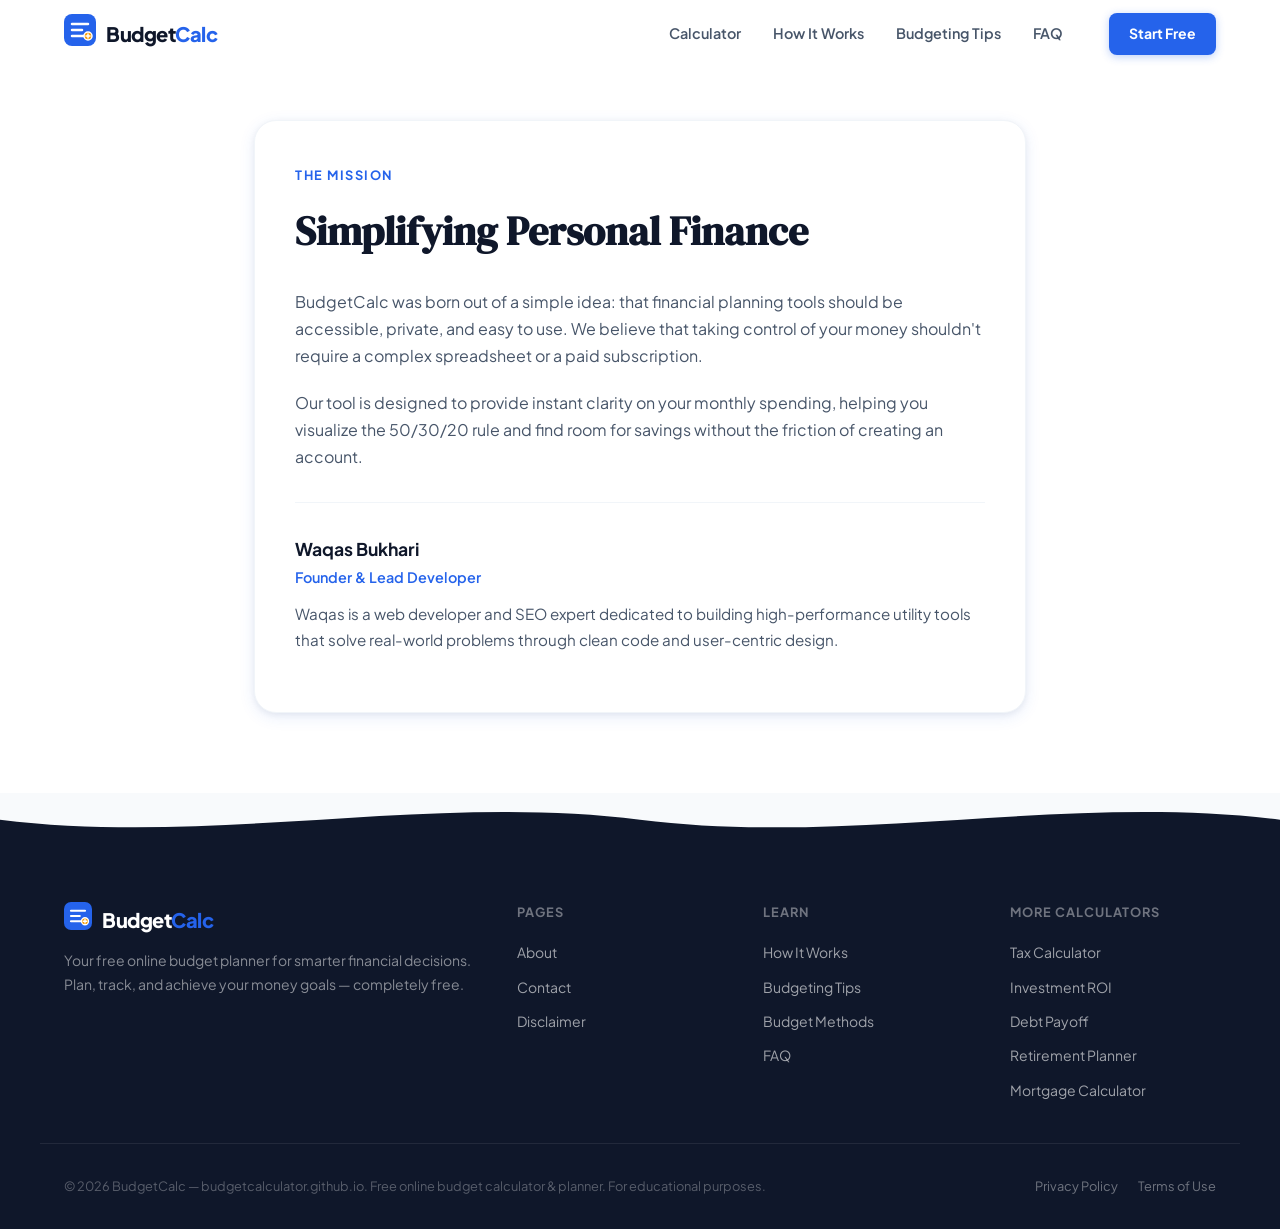
==== commit b4c22156: "Update about.html" ====
--- a/about.html
+++ b/about.html
@@ -42,5 +42,6 @@
   <div id="site-footer"></div>
   <script src="components/header.js"></script>
   <script src="components/footer.js"></script>
+  <script src="js/calculator.js"></script>
 </body>
 </html>
